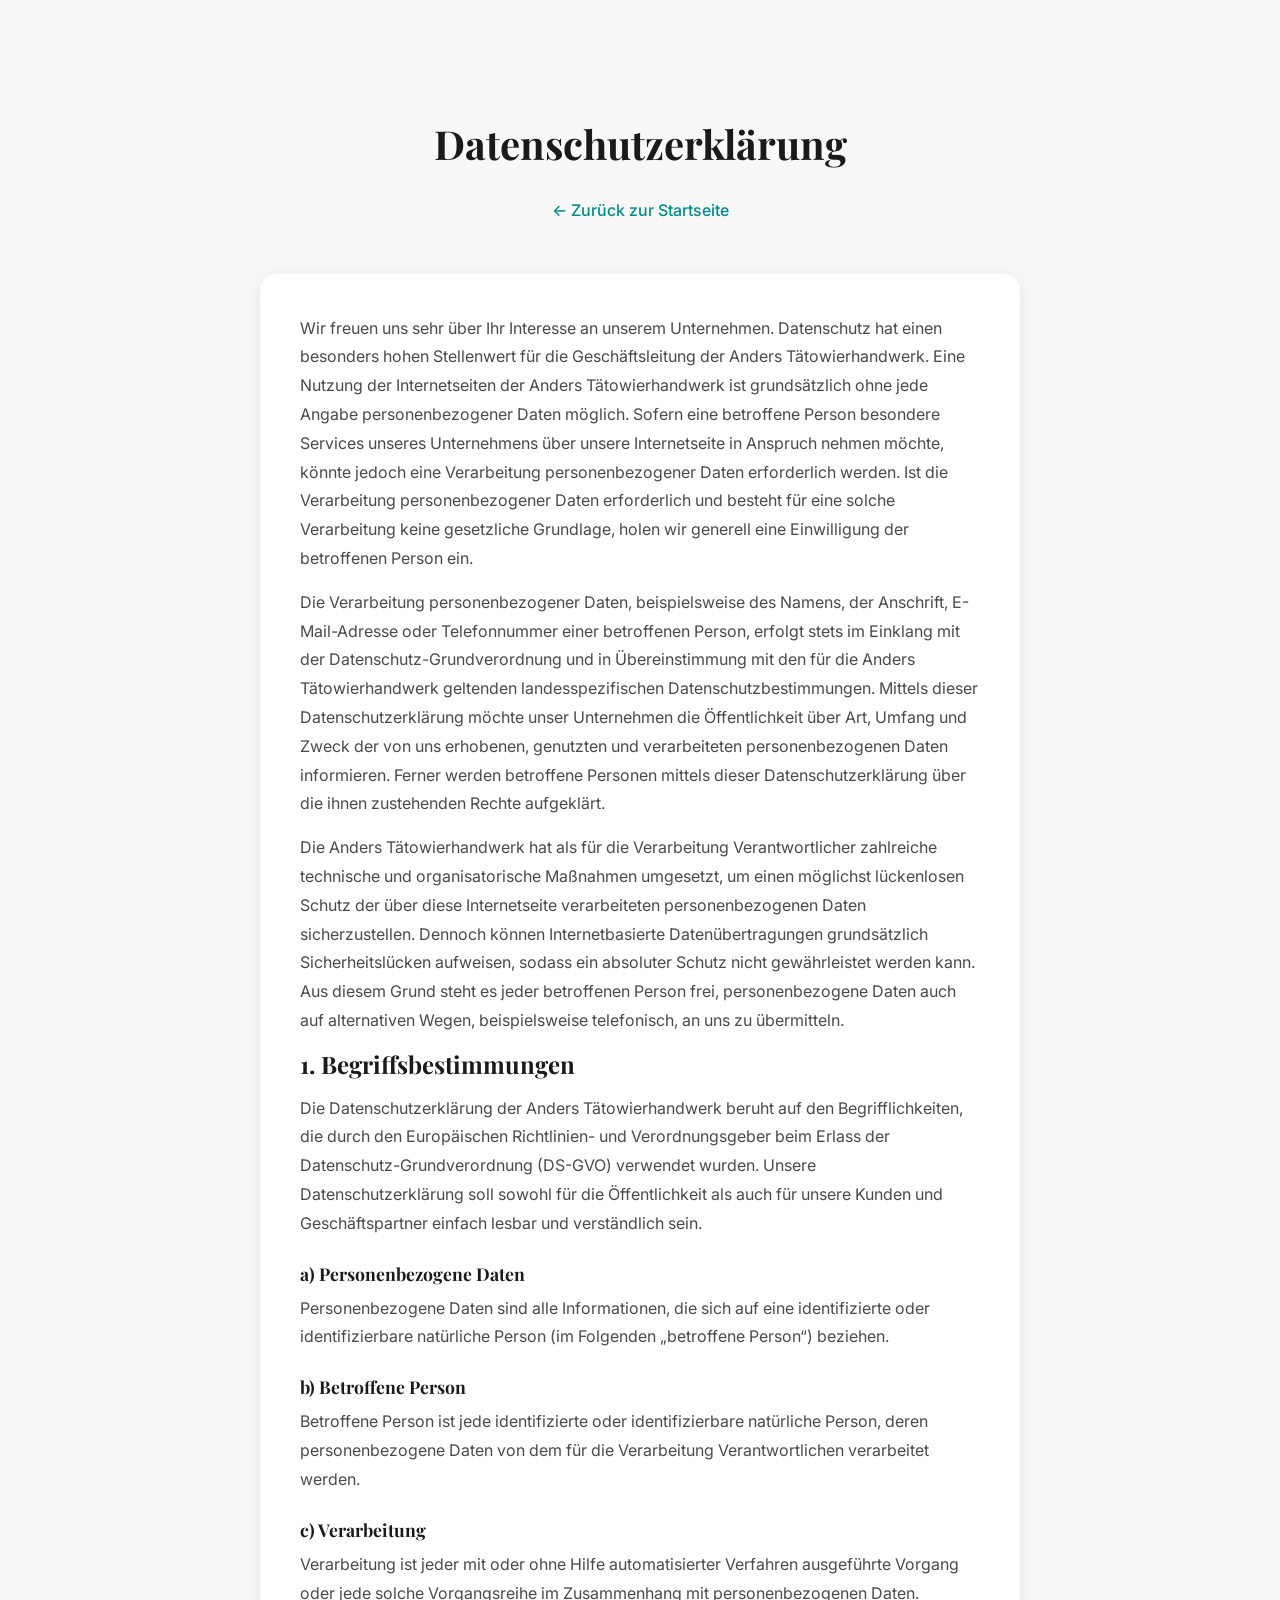
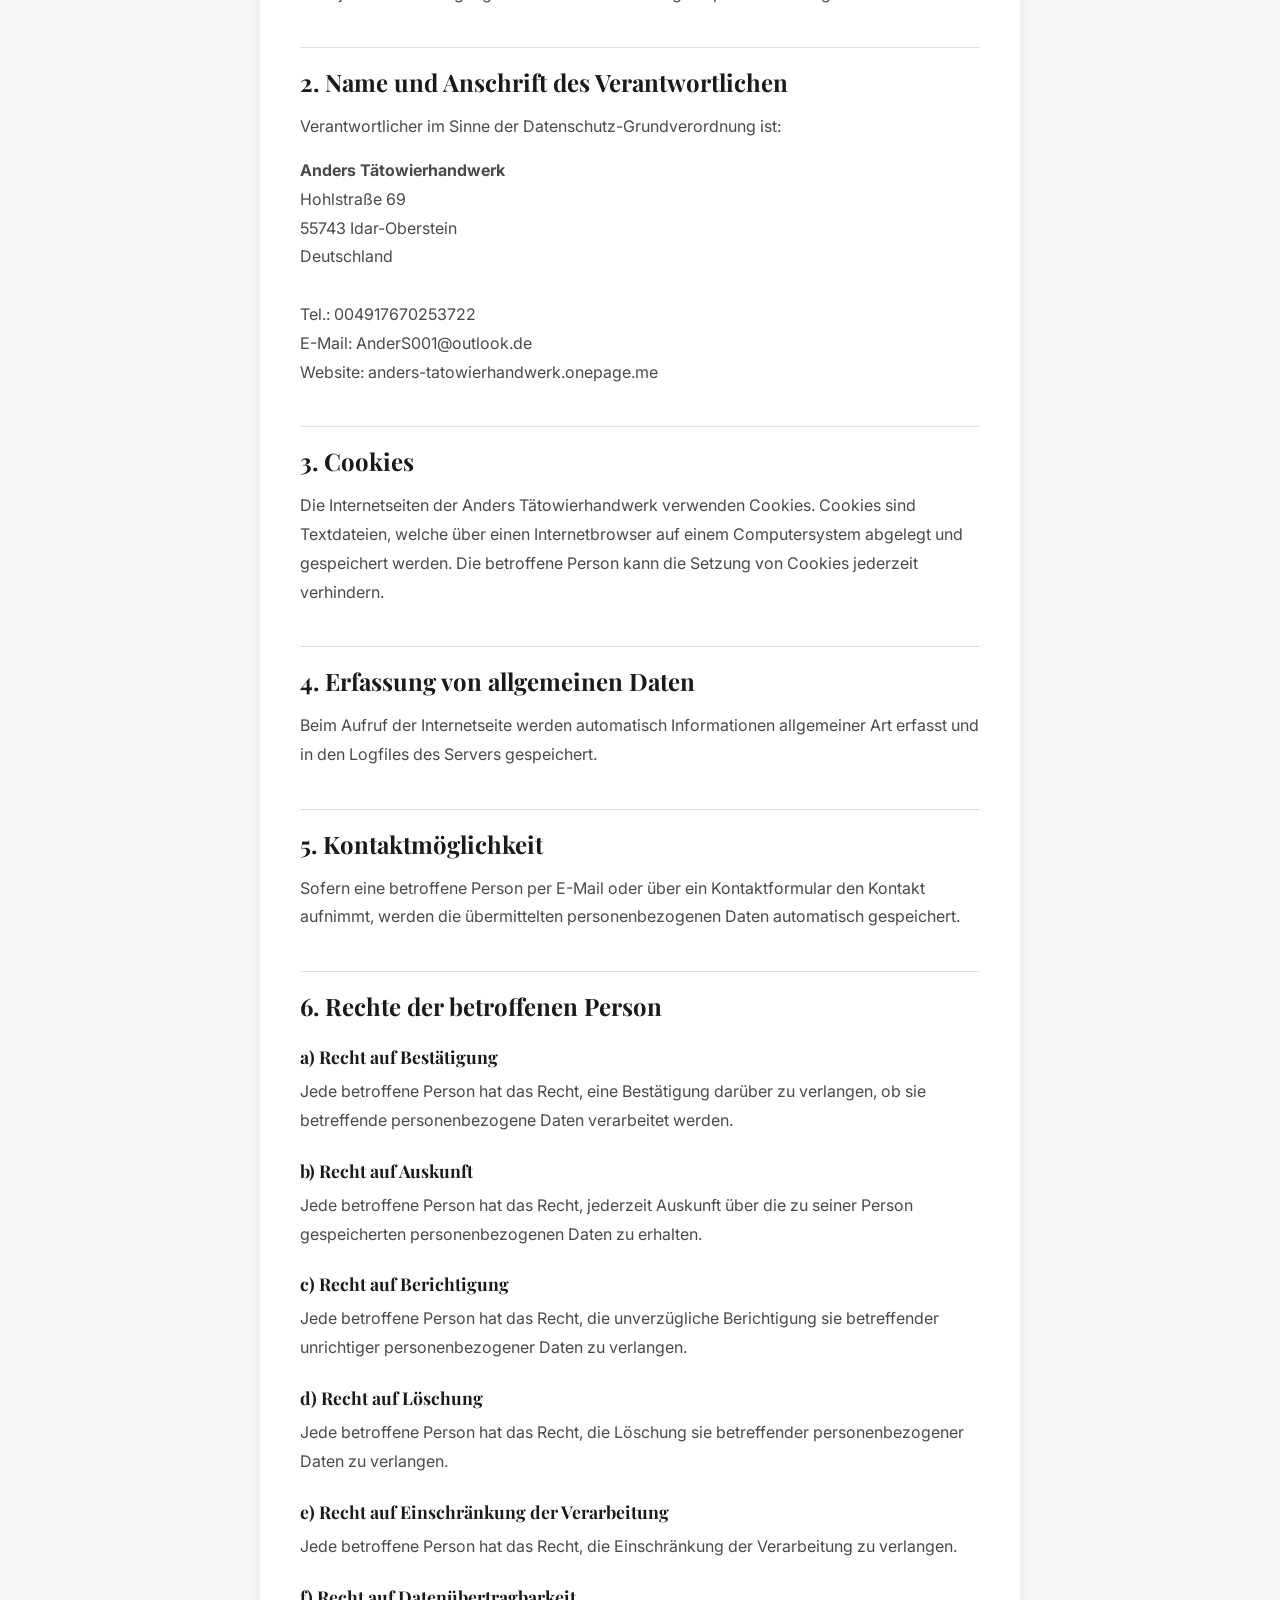
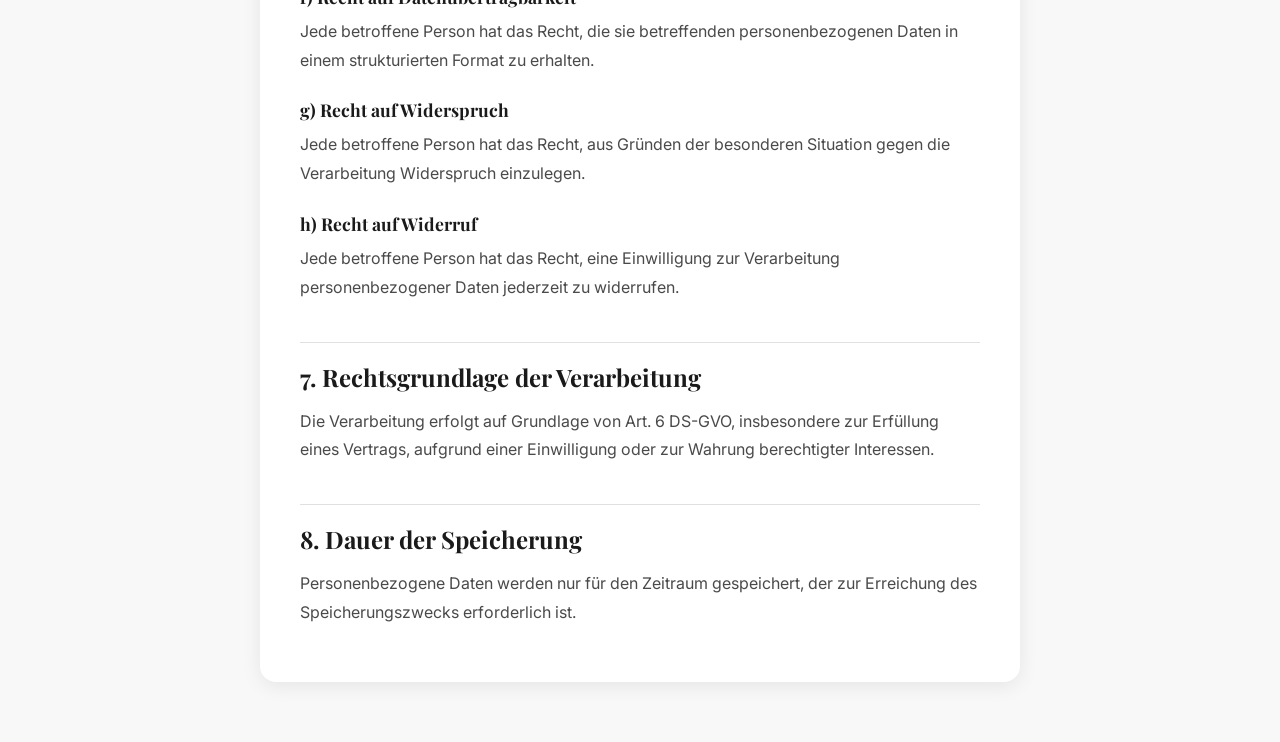
==== datenschutz.html @ ec530bf5 "Footer redesign mit zentriertem Logo + Datenschutz/Impressum Seiten" ====
<!DOCTYPE html>
<html lang="de">
<head>
    <meta charset="UTF-8">
    <meta name="viewport" content="width=device-width, initial-scale=1.0">
    <title>Datenschutz | Salondebong Tattoos</title>
    <link rel="stylesheet" href="style.css">
    <link href="https://fonts.googleapis.com/css2?family=Playfair+Display:wght@400;600;700&family=Inter:wght@400;500;600&family=Allura&display=swap" rel="stylesheet">
    <style>
        .legal-page {
            min-height: 100vh;
            padding: 120px 0 60px;
            background: var(--bg-light);
        }
        .legal-container {
            max-width: 800px;
            margin: 0 auto;
            padding: 0 20px;
        }
        .legal-header {
            text-align: center;
            margin-bottom: 50px;
        }
        .legal-header h1 {
            font-family: var(--font-display);
            font-size: 2.5rem;
            color: var(--primary);
            margin-bottom: 10px;
        }
        .legal-back {
            display: inline-flex;
            align-items: center;
            gap: 8px;
            color: var(--petrol);
            font-weight: 500;
            margin-top: 20px;
            transition: var(--transition);
        }
        .legal-back:hover {
            color: var(--petrol-dark);
        }
        .legal-content {
            background: white;
            padding: 40px;
            border-radius: var(--radius-lg);
            box-shadow: var(--shadow);
        }
        .legal-content h2 {
            font-family: var(--font-display);
            font-size: 1.5rem;
            color: var(--primary);
            margin: 40px 0 15px;
            padding-top: 20px;
            border-top: 1px solid var(--border);
        }
        .legal-content h2:first-of-type {
            margin-top: 0;
            padding-top: 0;
            border-top: none;
        }
        .legal-content h3 {
            font-size: 1.1rem;
            color: var(--text-dark);
            margin: 25px 0 10px;
        }
        .legal-content p {
            color: var(--text-medium);
            line-height: 1.8;
            margin-bottom: 15px;
        }
        .legal-content ul {
            margin: 15px 0 15px 25px;
            color: var(--text-medium);
        }
        .legal-content li {
            margin-bottom: 8px;
            line-height: 1.6;
        }
        .legal-content a {
            color: var(--petrol);
            word-break: break-all;
        }
        .legal-content a:hover {
            text-decoration: underline;
        }
        @media (max-width: 768px) {
            .legal-content {
                padding: 25px;
            }
            .legal-header h1 {
                font-size: 2rem;
            }
        }
    </style>
</head>
<body>
    <div class="legal-page">
        <div class="legal-container">
            <div class="legal-header">
                <h1>Datenschutzerklärung</h1>
                <a href="index.html" class="legal-back">← Zurück zur Startseite</a>
            </div>
            <div class="legal-content">
                <p>Wir freuen uns sehr über Ihr Interesse an unserem Unternehmen. Datenschutz hat einen besonders hohen Stellenwert für die Geschäftsleitung der Anders Tätowierhandwerk. Eine Nutzung der Internetseiten der Anders Tätowierhandwerk ist grundsätzlich ohne jede Angabe personenbezogener Daten möglich. Sofern eine betroffene Person besondere Services unseres Unternehmens über unsere Internetseite in Anspruch nehmen möchte, könnte jedoch eine Verarbeitung personenbezogener Daten erforderlich werden. Ist die Verarbeitung personenbezogener Daten erforderlich und besteht für eine solche Verarbeitung keine gesetzliche Grundlage, holen wir generell eine Einwilligung der betroffenen Person ein.</p>

                <p>Die Verarbeitung personenbezogener Daten, beispielsweise des Namens, der Anschrift, E-Mail-Adresse oder Telefonnummer einer betroffenen Person, erfolgt stets im Einklang mit der Datenschutz-Grundverordnung und in Übereinstimmung mit den für die Anders Tätowierhandwerk geltenden landesspezifischen Datenschutzbestimmungen. Mittels dieser Datenschutzerklärung möchte unser Unternehmen die Öffentlichkeit über Art, Umfang und Zweck der von uns erhobenen, genutzten und verarbeiteten personenbezogenen Daten informieren. Ferner werden betroffene Personen mittels dieser Datenschutzerklärung über die ihnen zustehenden Rechte aufgeklärt.</p>

                <p>Die Anders Tätowierhandwerk hat als für die Verarbeitung Verantwortlicher zahlreiche technische und organisatorische Maßnahmen umgesetzt, um einen möglichst lückenlosen Schutz der über diese Internetseite verarbeiteten personenbezogenen Daten sicherzustellen. Dennoch können Internetbasierte Datenübertragungen grundsätzlich Sicherheitslücken aufweisen, sodass ein absoluter Schutz nicht gewährleistet werden kann. Aus diesem Grund steht es jeder betroffenen Person frei, personenbezogene Daten auch auf alternativen Wegen, beispielsweise telefonisch, an uns zu übermitteln.</p>

                <h2>1. Begriffsbestimmungen</h2>
                <p>Die Datenschutzerklärung der Anders Tätowierhandwerk beruht auf den Begrifflichkeiten, die durch den Europäischen Richtlinien- und Verordnungsgeber beim Erlass der Datenschutz-Grundverordnung (DS-GVO) verwendet wurden. Unsere Datenschutzerklärung soll sowohl für die Öffentlichkeit als auch für unsere Kunden und Geschäftspartner einfach lesbar und verständlich sein.</p>

                <h3>a) Personenbezogene Daten</h3>
                <p>Personenbezogene Daten sind alle Informationen, die sich auf eine identifizierte oder identifizierbare natürliche Person (im Folgenden „betroffene Person“) beziehen.</p>

                <h3>b) Betroffene Person</h3>
                <p>Betroffene Person ist jede identifizierte oder identifizierbare natürliche Person, deren personenbezogene Daten von dem für die Verarbeitung Verantwortlichen verarbeitet werden.</p>

                <h3>c) Verarbeitung</h3>
                <p>Verarbeitung ist jeder mit oder ohne Hilfe automatisierter Verfahren ausgeführte Vorgang oder jede solche Vorgangsreihe im Zusammenhang mit personenbezogenen Daten.</p>

                <h2>2. Name und Anschrift des Verantwortlichen</h2>
                <p>Verantwortlicher im Sinne der Datenschutz-Grundverordnung ist:</p>
                <p>
                    <strong>Anders Tätowierhandwerk</strong><br>
                    Hohlstraße 69<br>
                    55743 Idar-Oberstein<br>
                    Deutschland<br><br>
                    Tel.: 004917670253722<br>
                    E-Mail: AnderS001@outlook.de<br>
                    Website: anders-tatowierhandwerk.onepage.me
                </p>

                <h2>3. Cookies</h2>
                <p>Die Internetseiten der Anders Tätowierhandwerk verwenden Cookies. Cookies sind Textdateien, welche über einen Internetbrowser auf einem Computersystem abgelegt und gespeichert werden. Die betroffene Person kann die Setzung von Cookies jederzeit verhindern.</p>

                <h2>4. Erfassung von allgemeinen Daten</h2>
                <p>Beim Aufruf der Internetseite werden automatisch Informationen allgemeiner Art erfasst und in den Logfiles des Servers gespeichert.</p>

                <h2>5. Kontaktmöglichkeit</h2>
                <p>Sofern eine betroffene Person per E-Mail oder über ein Kontaktformular den Kontakt aufnimmt, werden die übermittelten personenbezogenen Daten automatisch gespeichert.</p>

                <h2>6. Rechte der betroffenen Person</h2>
                <h3>a) Recht auf Bestätigung</h3>
                <p>Jede betroffene Person hat das Recht, eine Bestätigung darüber zu verlangen, ob sie betreffende personenbezogene Daten verarbeitet werden.</p>

                <h3>b) Recht auf Auskunft</h3>
                <p>Jede betroffene Person hat das Recht, jederzeit Auskunft über die zu seiner Person gespeicherten personenbezogenen Daten zu erhalten.</p>

                <h3>c) Recht auf Berichtigung</h3>
                <p>Jede betroffene Person hat das Recht, die unverzügliche Berichtigung sie betreffender unrichtiger personenbezogener Daten zu verlangen.</p>

                <h3>d) Recht auf Löschung</h3>
                <p>Jede betroffene Person hat das Recht, die Löschung sie betreffender personenbezogener Daten zu verlangen.</p>

                <h3>e) Recht auf Einschränkung der Verarbeitung</h3>
                <p>Jede betroffene Person hat das Recht, die Einschränkung der Verarbeitung zu verlangen.</p>

                <h3>f) Recht auf Datenübertragbarkeit</h3>
                <p>Jede betroffene Person hat das Recht, die sie betreffenden personenbezogenen Daten in einem strukturierten Format zu erhalten.</p>

                <h3>g) Recht auf Widerspruch</h3>
                <p>Jede betroffene Person hat das Recht, aus Gründen der besonderen Situation gegen die Verarbeitung Widerspruch einzulegen.</p>

                <h3>h) Recht auf Widerruf</h3>
                <p>Jede betroffene Person hat das Recht, eine Einwilligung zur Verarbeitung personenbezogener Daten jederzeit zu widerrufen.</p>

                <h2>7. Rechtsgrundlage der Verarbeitung</h2>
                <p>Die Verarbeitung erfolgt auf Grundlage von Art. 6 DS-GVO, insbesondere zur Erfüllung eines Vertrags, aufgrund einer Einwilligung oder zur Wahrung berechtigter Interessen.</p>

                <h2>8. Dauer der Speicherung</h2>
                <p>Personenbezogene Daten werden nur für den Zeitraum gespeichert, der zur Erreichung des Speicherungszwecks erforderlich ist.</p>
            </div>
        </div>
    </div>
</body>
</html>
---- style.css ----
/* ============================================
   SALONDEBONG TATTOOS - STYLES
   ============================================ */

:root {
    /* Colors - Elegant, minimal */
    --primary: #1a1a1a;
    --secondary: #2a2a2a;
    --accent: #b8860b; /* Dark gold */
    --accent-light: #d4a017;
    --petrol: #008B8B;
    --petrol-light: #20B2AA;
    --petrol-dark: #006666;
    --text-dark: #1a1a1a;
    --text-medium: #4a4a4a;
    --text-light: #8a8a8a;
    --bg-white: #ffffff;
    --bg-light: #f8f8f8;
    --bg-dark: #0a0a0a;
    --border: #e0e0e0;
    
    /* Typography */
    --font-display: 'Playfair Display', serif;
    --font-body: 'Inter', sans-serif;
    
    /* Spacing */
    --space-xs: 0.5rem;
    --space-sm: 1rem;
    --space-md: 2rem;
    --space-lg: 3rem;
    --space-xl: 5rem;
    
    /* Effects */
    --shadow: 0 4px 20px rgba(0,0,0,0.08);
    --shadow-lg: 0 10px 40px rgba(0,0,0,0.12);
    --radius: 8px;
    --radius-lg: 16px;
    
    /* Transitions */
    --transition: all 0.3s ease;
}

/* ============================================
   BASE
   ============================================ */

* {
    margin: 0;
    padding: 0;
    box-sizing: border-box;
}

html {
    scroll-behavior: smooth;
}

body {
    font-family: var(--font-body);
    color: var(--text-dark);
    background: var(--bg-white);
    line-height: 1.6;
}

.container {
    max-width: 1200px;
    margin: 0 auto;
    padding: 0 20px;
}

.section {
    padding: var(--space-xl) 0;
}

.section-title {
    font-family: var(--font-display);
    font-size: 2.5rem;
    font-weight: 600;
    margin-bottom: var(--space-sm);
    text-align: center;
}

.section-subtitle {
    text-align: center;
    color: var(--text-light);
    margin-bottom: var(--space-lg);
}

h1, h2, h3, h4 {
    font-family: var(--font-display);
    line-height: 1.2;
}

a {
    text-decoration: none;
    color: inherit;
}

img {
    max-width: 100%;
    height: auto;
}

/* ============================================
   BUTTONS
   ============================================ */

.btn {
    display: inline-block;
    padding: 14px 32px;
    border-radius: var(--radius);
    font-weight: 600;
    font-size: 1rem;
    transition: var(--transition);
    border: 2px solid transparent;
    cursor: pointer;
}

.btn-primary {
    background: var(--primary);
    color: white;
    border-color: var(--primary);
}

.btn-primary:hover {
    background: var(--accent);
    border-color: var(--accent);
    transform: translateY(-2px);
}

.btn-secondary {
    background: transparent;
    color: var(--primary);
    border-color: var(--primary);
}

.btn-secondary:hover {
    background: var(--primary);
    color: white;
}

.btn-full {
    width: 100%;
    text-align: center;
}

/* ============================================
   AKTION BANNER
   ============================================ */

.aktion-banner {
    background: linear-gradient(135deg, var(--petrol-dark) 0%, var(--petrol) 100%);
    color: white;
    padding: 12px 20px;
    position: sticky;
    top: 0;
    z-index: 1000;
    animation: slideDown 0.5s ease;
}

@keyframes slideDown {
    from { transform: translateY(-100%); }
    to { transform: translateY(0); }
}

.aktion-content {
    max-width: 1200px;
    margin: 0 auto;
    display: flex;
    align-items: center;
    justify-content: center;
    gap: 15px;
    flex-wrap: wrap;
}

.aktion-emoji {
    font-size: 1.5rem;
}

.aktion-text {
    font-size: 0.95rem;
}

.aktion-text strong {
    color: var(--accent-light);
}

.aktion-btn {
    background: white;
    color: var(--petrol-dark);
    padding: 6px 16px;
    border-radius: 20px;
    font-size: 0.85rem;
    font-weight: 600;
    transition: var(--transition);
}

.aktion-btn:hover {
    background: rgba(255,255,255,0.9);
}

.aktion-close {
    background: none;
    border: none;
    color: white;
    font-size: 1.5rem;
    cursor: pointer;
    padding: 0 10px;
    opacity: 0.6;
    transition: var(--transition);
}

.aktion-close:hover {
    opacity: 1;
}

/* ============================================
   NAVIGATION
   ============================================ */

.nav {
    background: var(--primary);
    position: sticky;
    top: 0;
    z-index: 100;
    box-shadow: var(--shadow);
}

.nav:has(~ .aktion-banner) {
    top: 50px;
}

.nav-container {
    max-width: 1200px;
    margin: 0 auto;
    padding: 20px;
    display: flex;
    justify-content: space-between;
    align-items: center;
}

.logo {
    display: flex;
    align-items: center;
}

.logo-img {
    height: 50px;
    width: auto;
    border-radius: 4px;
}

.nav-links {
    display: flex;
    gap: 30px;
    list-style: none;
}

.nav-links a {
    font-weight: 500;
    position: relative;
    transition: var(--transition);
    color: rgba(255, 255, 255, 0.9);
}

.nav-links a:hover {
    color: var(--accent-light);
}

.nav-links a::after {
    content: '';
    position: absolute;
    bottom: -5px;
    left: 0;
    width: 0;
    height: 2px;
    background: var(--accent-light);
    transition: var(--transition);
}

.nav-links a:hover::after {
    width: 100%;
}

.cta-nav {
    background: var(--petrol) !important;
    color: white !important;
    padding: 10px 24px;
    border-radius: var(--radius);
}

.cta-nav:hover {
    background: var(--petrol-light) !important;
    transform: translateY(-2px);
}

.cta-nav::after {
    display: none !important;
}

.nav-toggle {
    display: none;
    flex-direction: column;
    gap: 5px;
    background: none;
    border: none;
    cursor: pointer;
    padding: 10px;
}

.nav-toggle span {
    width: 25px;
    height: 2px;
    background: var(--primary);
    transition: var(--transition);
}

/* ============================================
   HERO
   ============================================ */

.hero {
    min-height: 80vh;
    display: flex;
    align-items: center;
    justify-content: center;
    text-align: center;
    position: relative;
    background: linear-gradient(135deg, var(--petrol-dark) 0%, var(--petrol) 50%, var(--petrol-light) 100%);
    overflow: hidden;
}

.hero-bg {
    position: absolute;
    inset: 0;
    background-image: 
        radial-gradient(circle at 20% 80%, rgba(255, 255, 255, 0.05) 0%, transparent 50%),
        radial-gradient(circle at 80% 20%, rgba(255, 255, 255, 0.08) 0%, transparent 50%);
}

.hero-ring {
    position: absolute;
    top: 50%;
    left: 50%;
    transform: translate(-50%, -50%);
    width: 600px;
    height: 600px;
    opacity: 0.8;
    animation: ringFloat 8s ease-in-out infinite;
    pointer-events: none;
}

@keyframes ringFloat {
    0%, 100% { transform: translate(-50%, -50%) rotate(0deg); }
    50% { transform: translate(-50%, -50%) rotate(3deg) scale(1.01); }
}

.hero .container {
    position: relative;
    z-index: 1;
}

.hero h1, .hero .brand-name {
    font-family: 'Allura', cursive;
    font-size: 5.5rem;
    margin-bottom: 0;
    color: var(--petrol-light);
    letter-spacing: 2px;
    text-shadow: 2px 2px 4px rgba(0,0,0,0.3);
}

.hero .hero-subtitle {
    font-family: var(--font-display);
    font-size: 1.5rem;
    color: rgba(255, 255, 255, 0.9);
    margin-bottom: 10px;
    letter-spacing: 8px;
    text-transform: uppercase;
}

.hero-tagline {
    font-size: 1.1rem;
    color: rgba(255, 255, 255, 0.8);
    margin-bottom: 30px;
    letter-spacing: 2px;
}

.hero-locations {
    display: flex;
    gap: 30px;
    justify-content: center;
    margin-bottom: 40px;
    color: rgba(255, 255, 255, 0.9);
}

.hero .btn {
    font-size: 1.1rem;
    padding: 16px 40px;
    background: var(--petrol);
    color: white;
    border-color: var(--petrol);
}

.hero .btn:hover {
    background: white;
    color: var(--petrol-dark);
    border-color: white;
}

/* ============================================
   AKTION SECTION
   ============================================ */

.aktion-section {
    background: var(--primary);
}

.aktion-card {
    background: var(--secondary);
    border-radius: var(--radius-lg);
    overflow: hidden;
    box-shadow: var(--shadow-lg);
    max-width: 800px;
    margin: 0 auto;
}

.aktion-header {
    background: linear-gradient(135deg, var(--petrol-dark) 0%, var(--petrol) 100%);
    color: white;
    padding: 30px;
    display: flex;
    align-items: center;
    gap: 20px;
}

.aktion-icon {
    font-size: 3rem;
}

.aktion-header h2 {
    margin: 0;
    font-size: 1.75rem;
}

.aktion-date {
    display: block;
    color: var(--accent-light);
    font-size: 1rem;
    margin-top: 5px;
}

.aktion-body {
    padding: 40px;
    color: rgba(255,255,255,0.9);
}

.aktion-body h3 {
    font-size: 1.5rem;
    margin-bottom: 15px;
    color: var(--petrol-light);
}

.aktion-intro {
    font-size: 1.1rem;
    color: rgba(255,255,255,0.8);
    margin-bottom: 30px;
}

.aktion-details {
    display: flex;
    flex-direction: column;
    gap: 20px;
    margin-bottom: 30px;
}

.aktion-detail {
    display: flex;
    gap: 15px;
    align-items: flex-start;
}

.detail-icon {
    font-size: 1.5rem;
    width: 40px;
    text-align: center;
}

.aktion-detail strong {
    display: block;
    margin-bottom: 5px;
}

.aktion-detail p {
    color: rgba(255,255,255,0.7);
    margin: 0;
}

.aktion-cta {
    background: rgba(255,255,255,0.05);
    padding: 25px;
    border-radius: var(--radius);
    text-align: center;
    margin-bottom: 30px;
}

.aktion-buttons {
    display: flex;
    gap: 15px;
    justify-content: center;
    margin-top: 15px;
    flex-wrap: wrap;
}

.aktion-buttons .btn-secondary {
    background: transparent;
    color: white;
    border-color: white;
}

.aktion-buttons .btn-secondary:hover {
    background: white;
    color: var(--primary);
}

.aktion-buttons .btn-primary {
    background: var(--petrol);
    border-color: var(--petrol);
}

.aktion-buttons .btn-primary:hover {
    background: var(--petrol-light);
    border-color: var(--petrol-light);
}

.weisser-ring {
    border-left: 3px solid var(--petrol-light);
    padding-left: 20px;
}

.weisser-ring h4 {
    margin-bottom: 10px;
    color: white;
}

.weisser-ring p {
    color: rgba(255,255,255,0.7);
    margin-bottom: 10px;
}

.link-external {
    color: var(--petrol-light);
    font-weight: 600;
    transition: var(--transition);
}

.link-external:hover {
    color: white;
}

/* ============================================
   ABOUT SECTION
   ============================================ */

.about-section {
    background: linear-gradient(135deg, var(--petrol-dark) 0%, var(--petrol) 100%);
    color: white;
}

.about-section .section-title {
    color: white;
}

.about-content {
    display: grid;
    grid-template-columns: 1fr 1fr;
    gap: 50px;
    align-items: start;
}

.about-intro {
    font-size: 1.25rem;
    margin-bottom: 20px;
}

.about-text p {
    color: rgba(255,255,255,0.85);
    margin-bottom: 15px;
}

.about-values {
    display: flex;
    flex-wrap: wrap;
    gap: 10px;
    margin-top: 25px;
}

.value-tag {
    background: rgba(255,255,255,0.15);
    color: white;
    padding: 8px 16px;
    border-radius: 20px;
    font-size: 0.85rem;
    font-weight: 500;
}

.about-locations {
    display: flex;
    gap: 15px;
    margin-top: 20px;
}

.location-tag {
    color: rgba(255,255,255,0.9);
    font-size: 0.95rem;
}

.about-image {
    display: flex;
    align-items: center;
    justify-content: center;
}

.about-img {
    max-width: 100%;
    max-height: 500px;
    border-radius: var(--radius-lg);
    box-shadow: 0 20px 60px rgba(0,0,0,0.3);
}

/* ============================================
   GALLERY SECTION
   ============================================ */

.gallery-section {
    background: var(--primary);
    color: white;
}

.gallery-section .section-title {
    color: white;
}

.gallery-section .section-subtitle {
    color: rgba(255,255,255,0.6);
}

.gallery-grid {
    display: grid;
    grid-template-columns: repeat(3, 1fr);
    gap: 20px;
}

.gallery-item {
    aspect-ratio: 1;
    border-radius: var(--radius);
    overflow: hidden;
    cursor: pointer;
    transition: var(--transition);
}

.gallery-item img {
    width: 100%;
    height: 100%;
    object-fit: cover;
    transition: var(--transition);
}

.gallery-item:hover {
    transform: scale(1.02);
    box-shadow: var(--shadow-lg);
}

.gallery-item:hover img {
    transform: scale(1.05);
}

.gallery-placeholder {
    width: 100%;
    height: 100%;
    background: linear-gradient(135deg, var(--bg-light) 0%, var(--border) 100%);
    display: flex;
    align-items: center;
    justify-content: center;
    color: var(--text-light);
    font-weight: 500;
}

.gallery-note {
    text-align: center;
    margin-top: 30px;
}

.gallery-note a {
    color: var(--petrol-light);
    font-weight: 600;
}

.gallery-note a:hover {
    color: white;
}

/* ============================================
   CONTACT SECTION
   ============================================ */

.contact-section {
    background: linear-gradient(135deg, var(--petrol) 0%, var(--petrol-light) 100%);
    color: white;
}

.contact-section .section-title {
    color: white;
}

.contact-content {
    display: grid;
    grid-template-columns: 1fr 1.5fr;
    gap: 50px;
}

.contact-info h3 {
    margin-bottom: 10px;
    font-size: 1.5rem;
    color: white;
}

.contact-info > p {
    color: rgba(255,255,255,0.8);
    margin-bottom: 30px;
}

.contact-methods {
    display: flex;
    flex-direction: column;
    gap: 15px;
}

.contact-method {
    display: flex;
    align-items: center;
    gap: 15px;
    background: rgba(255,255,255,0.1);
    padding: 20px;
    border-radius: var(--radius);
    transition: var(--transition);
    border: 2px solid transparent;
    color: white;
}

.contact-method:hover {
    border-color: white;
    transform: translateX(5px);
    background: rgba(255,255,255,0.15);
}

.method-icon {
    font-size: 2rem;
    width: 50px;
    text-align: center;
}

.contact-method strong {
    display: block;
    margin-bottom: 3px;
    color: white;
}

.contact-method span:last-child {
    color: rgba(255,255,255,0.7);
    font-size: 0.9rem;
}

.contact-form-wrapper {
    background: white;
    padding: 40px;
    border-radius: var(--radius-lg);
    box-shadow: var(--shadow);
    color: var(--text-dark);
}

.form-group {
    margin-bottom: 20px;
}

.form-group label {
    display: block;
    margin-bottom: 8px;
    font-weight: 500;
    color: var(--text-dark);
}

.form-group input,
.form-group select,
.form-group textarea {
    width: 100%;
    padding: 14px 18px;
    border: 2px solid var(--border);
    border-radius: var(--radius);
    font-family: var(--font-body);
    font-size: 1rem;
    transition: var(--transition);
    background: white;
    color: var(--text-dark);
}

.form-group input:focus,
.form-group select:focus,
.form-group textarea:focus {
    outline: none;
    border-color: var(--petrol);
}

.form-group textarea {
    resize: vertical;
    min-height: 120px;
}

.form-note {
    text-align: center;
    margin-top: 20px;
    color: var(--text-light);
    font-size: 0.9rem;
}

/* ============================================
   FOOTER
   ============================================ */

.footer {
    background: var(--primary);
    color: white;
    padding: 60px 0 30px;
}

.footer-content {
    display: flex;
    flex-direction: column;
    align-items: center;
    text-align: center;
    margin-bottom: 40px;
}

.footer-brand {
    margin-bottom: 30px;
}

.footer-brand .footer-logo {
    height: 80px;
    width: auto;
    border-radius: 8px;
    margin-bottom: 15px;
    box-shadow: 0 4px 15px rgba(0,0,0,0.3);
}

.footer-brand p {
    color: rgba(255,255,255,0.9);
    font-size: 1.2rem;
    font-weight: 600;
    margin-bottom: 5px;
}

.footer-subtitle {
    color: rgba(255,255,255,0.6) !important;
    font-size: 0.95rem !important;
    font-weight: 400 !important;
    line-height: 1.6;
}

.footer-legal {
    display: flex;
    gap: 30px;
    margin-top: 20px;
}

.footer-legal a {
    color: rgba(255,255,255,0.7);
    font-size: 0.95rem;
    transition: var(--transition);
    padding: 8px 20px;
    border: 1px solid rgba(255,255,255,0.2);
    border-radius: var(--radius);
}

.footer-legal a:hover {
    color: white;
    border-color: var(--petrol-light);
    background: rgba(0, 139, 139, 0.2);
}

.footer-bottom {
    border-top: 1px solid rgba(255,255,255,0.1);
    padding-top: 30px;
    text-align: center;
    color: rgba(255,255,255,0.5);
    font-size: 0.9rem;
}

/* ============================================
   RESPONSIVE
   ============================================ */

@media (max-width: 968px) {
    .about-content,
    .contact-content {
        grid-template-columns: 1fr;
    }
    
    .gallery-grid {
        grid-template-columns: repeat(2, 1fr);
    }
    
    .footer-content {
        grid-template-columns: 1fr;
        text-align: center;
    }
}

@media (max-width: 768px) {
    .nav-links {
        display: none;
        position: absolute;
        top: 100%;
        left: 0;
        right: 0;
        background: var(--primary);
        flex-direction: column;
        padding: 20px;
        box-shadow: var(--shadow);
        gap: 0;
    }
    
    .nav-links.active {
        display: flex;
    }
    
    .nav-links li {
        padding: 15px 0;
        border-bottom: 1px solid rgba(255,255,255,0.1);
    }
    
    .nav-links li:last-child {
        border-bottom: none;
    }
    
    .nav-toggle {
        display: flex;
    }
    
    .nav-toggle span {
        background: white;
    }
    
    .hero h1, .hero .brand-name {
        font-size: 3rem;
    }
    
    .hero .hero-subtitle {
        font-size: 1.1rem;
        letter-spacing: 4px;
    }
    
    .hero-ring {
        width: 350px;
        height: 350px;
    }
    
    .hero-locations {
        flex-direction: column;
        gap: 10px;
    }
    
    .section-title {
        font-size: 2rem;
    }
    
    .aktion-banner .aktion-text {
        display: none;
    }
    
    .aktion-content {
        justify-content: center;
    }
    
    .gallery-grid {
        grid-template-columns: 1fr;
    }
    
    .contact-form-wrapper {
        padding: 25px;
    }
    
    .aktion-buttons {
        flex-direction: column;
    }
}
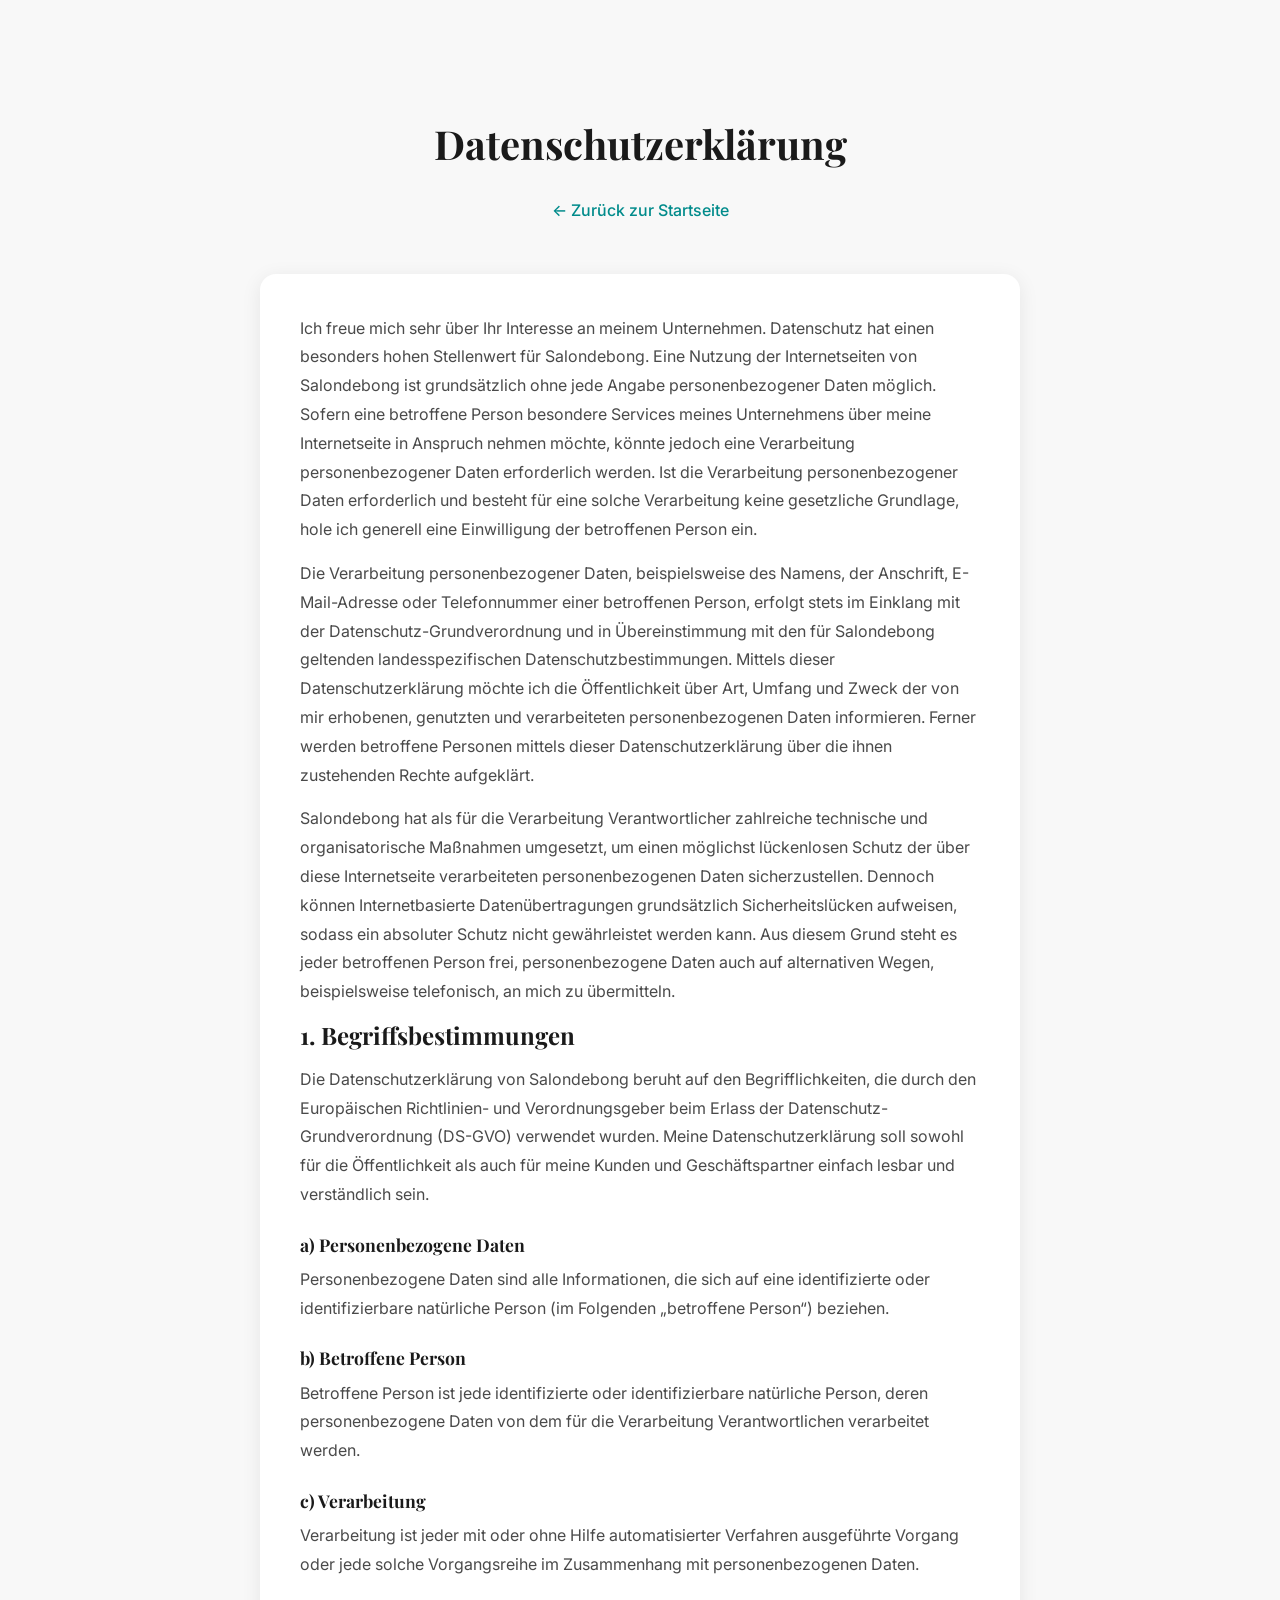
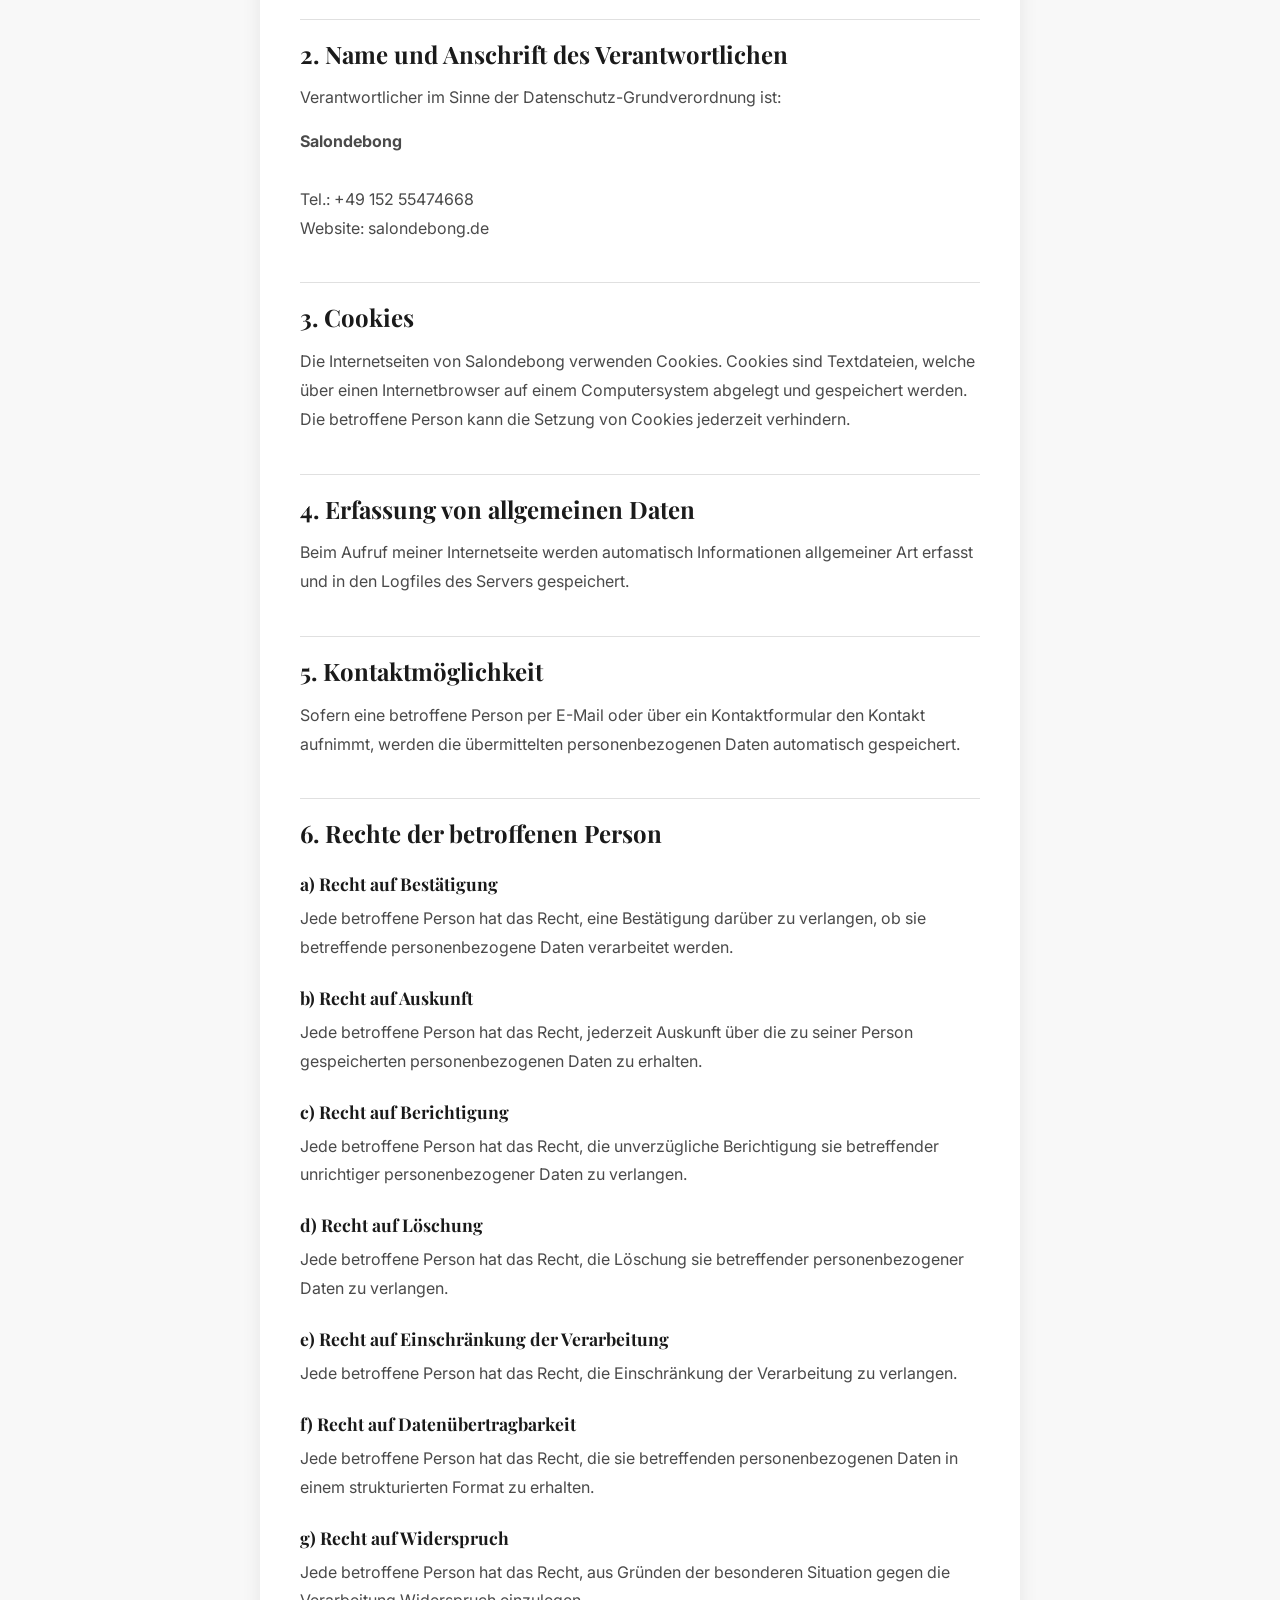
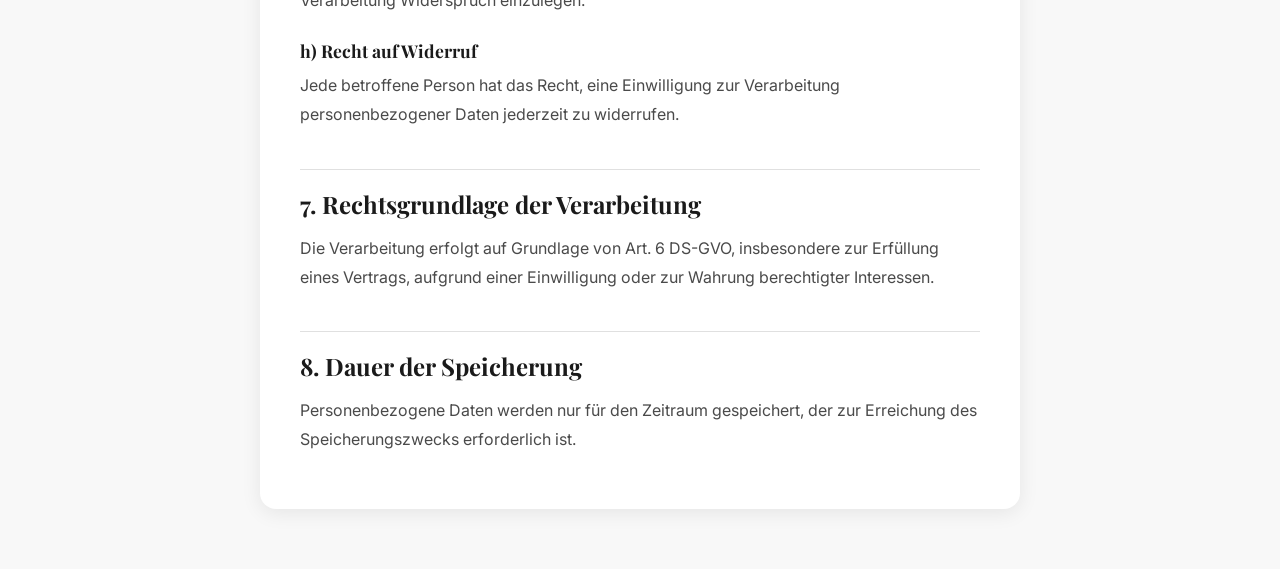
==== commit 939f4915: "Datenschutz & Impressum aktualisiert (Salondebong, Tobias Henrich)" ====
--- a/datenschutz.html
+++ b/datenschutz.html
@@ -101,14 +101,14 @@
                 <a href="index.html" class="legal-back">← Zurück zur Startseite</a>
             </div>
             <div class="legal-content">
-                <p>Wir freuen uns sehr über Ihr Interesse an unserem Unternehmen. Datenschutz hat einen besonders hohen Stellenwert für die Geschäftsleitung der Anders Tätowierhandwerk. Eine Nutzung der Internetseiten der Anders Tätowierhandwerk ist grundsätzlich ohne jede Angabe personenbezogener Daten möglich. Sofern eine betroffene Person besondere Services unseres Unternehmens über unsere Internetseite in Anspruch nehmen möchte, könnte jedoch eine Verarbeitung personenbezogener Daten erforderlich werden. Ist die Verarbeitung personenbezogener Daten erforderlich und besteht für eine solche Verarbeitung keine gesetzliche Grundlage, holen wir generell eine Einwilligung der betroffenen Person ein.</p>
+                <p>Ich freue mich sehr über Ihr Interesse an meinem Unternehmen. Datenschutz hat einen besonders hohen Stellenwert für Salondebong. Eine Nutzung der Internetseiten von Salondebong ist grundsätzlich ohne jede Angabe personenbezogener Daten möglich. Sofern eine betroffene Person besondere Services meines Unternehmens über meine Internetseite in Anspruch nehmen möchte, könnte jedoch eine Verarbeitung personenbezogener Daten erforderlich werden. Ist die Verarbeitung personenbezogener Daten erforderlich und besteht für eine solche Verarbeitung keine gesetzliche Grundlage, hole ich generell eine Einwilligung der betroffenen Person ein.</p>
 
-                <p>Die Verarbeitung personenbezogener Daten, beispielsweise des Namens, der Anschrift, E-Mail-Adresse oder Telefonnummer einer betroffenen Person, erfolgt stets im Einklang mit der Datenschutz-Grundverordnung und in Übereinstimmung mit den für die Anders Tätowierhandwerk geltenden landesspezifischen Datenschutzbestimmungen. Mittels dieser Datenschutzerklärung möchte unser Unternehmen die Öffentlichkeit über Art, Umfang und Zweck der von uns erhobenen, genutzten und verarbeiteten personenbezogenen Daten informieren. Ferner werden betroffene Personen mittels dieser Datenschutzerklärung über die ihnen zustehenden Rechte aufgeklärt.</p>
+                <p>Die Verarbeitung personenbezogener Daten, beispielsweise des Namens, der Anschrift, E-Mail-Adresse oder Telefonnummer einer betroffenen Person, erfolgt stets im Einklang mit der Datenschutz-Grundverordnung und in Übereinstimmung mit den für Salondebong geltenden landesspezifischen Datenschutzbestimmungen. Mittels dieser Datenschutzerklärung möchte ich die Öffentlichkeit über Art, Umfang und Zweck der von mir erhobenen, genutzten und verarbeiteten personenbezogenen Daten informieren. Ferner werden betroffene Personen mittels dieser Datenschutzerklärung über die ihnen zustehenden Rechte aufgeklärt.</p>
 
-                <p>Die Anders Tätowierhandwerk hat als für die Verarbeitung Verantwortlicher zahlreiche technische und organisatorische Maßnahmen umgesetzt, um einen möglichst lückenlosen Schutz der über diese Internetseite verarbeiteten personenbezogenen Daten sicherzustellen. Dennoch können Internetbasierte Datenübertragungen grundsätzlich Sicherheitslücken aufweisen, sodass ein absoluter Schutz nicht gewährleistet werden kann. Aus diesem Grund steht es jeder betroffenen Person frei, personenbezogene Daten auch auf alternativen Wegen, beispielsweise telefonisch, an uns zu übermitteln.</p>
+                <p>Salondebong hat als für die Verarbeitung Verantwortlicher zahlreiche technische und organisatorische Maßnahmen umgesetzt, um einen möglichst lückenlosen Schutz der über diese Internetseite verarbeiteten personenbezogenen Daten sicherzustellen. Dennoch können Internetbasierte Datenübertragungen grundsätzlich Sicherheitslücken aufweisen, sodass ein absoluter Schutz nicht gewährleistet werden kann. Aus diesem Grund steht es jeder betroffenen Person frei, personenbezogene Daten auch auf alternativen Wegen, beispielsweise telefonisch, an mich zu übermitteln.</p>
 
                 <h2>1. Begriffsbestimmungen</h2>
-                <p>Die Datenschutzerklärung der Anders Tätowierhandwerk beruht auf den Begrifflichkeiten, die durch den Europäischen Richtlinien- und Verordnungsgeber beim Erlass der Datenschutz-Grundverordnung (DS-GVO) verwendet wurden. Unsere Datenschutzerklärung soll sowohl für die Öffentlichkeit als auch für unsere Kunden und Geschäftspartner einfach lesbar und verständlich sein.</p>
+                <p>Die Datenschutzerklärung von Salondebong beruht auf den Begrifflichkeiten, die durch den Europäischen Richtlinien- und Verordnungsgeber beim Erlass der Datenschutz-Grundverordnung (DS-GVO) verwendet wurden. Meine Datenschutzerklärung soll sowohl für die Öffentlichkeit als auch für meine Kunden und Geschäftspartner einfach lesbar und verständlich sein.</p>
 
                 <h3>a) Personenbezogene Daten</h3>
                 <p>Personenbezogene Daten sind alle Informationen, die sich auf eine identifizierte oder identifizierbare natürliche Person (im Folgenden „betroffene Person“) beziehen.</p>
@@ -122,20 +122,16 @@
                 <h2>2. Name und Anschrift des Verantwortlichen</h2>
                 <p>Verantwortlicher im Sinne der Datenschutz-Grundverordnung ist:</p>
                 <p>
-                    <strong>Anders Tätowierhandwerk</strong><br>
-                    Hohlstraße 69<br>
-                    55743 Idar-Oberstein<br>
-                    Deutschland<br><br>
-                    Tel.: 004917670253722<br>
-                    E-Mail: AnderS001@outlook.de<br>
-                    Website: anders-tatowierhandwerk.onepage.me
+                    <strong>Salondebong</strong><br><br>
+                    Tel.: +49 152 55474668<br>
+                    Website: salondebong.de
                 </p>
 
                 <h2>3. Cookies</h2>
-                <p>Die Internetseiten der Anders Tätowierhandwerk verwenden Cookies. Cookies sind Textdateien, welche über einen Internetbrowser auf einem Computersystem abgelegt und gespeichert werden. Die betroffene Person kann die Setzung von Cookies jederzeit verhindern.</p>
+                <p>Die Internetseiten von Salondebong verwenden Cookies. Cookies sind Textdateien, welche über einen Internetbrowser auf einem Computersystem abgelegt und gespeichert werden. Die betroffene Person kann die Setzung von Cookies jederzeit verhindern.</p>
 
                 <h2>4. Erfassung von allgemeinen Daten</h2>
-                <p>Beim Aufruf der Internetseite werden automatisch Informationen allgemeiner Art erfasst und in den Logfiles des Servers gespeichert.</p>
+                <p>Beim Aufruf meiner Internetseite werden automatisch Informationen allgemeiner Art erfasst und in den Logfiles des Servers gespeichert.</p>
 
                 <h2>5. Kontaktmöglichkeit</h2>
                 <p>Sofern eine betroffene Person per E-Mail oder über ein Kontaktformular den Kontakt aufnimmt, werden die übermittelten personenbezogenen Daten automatisch gespeichert.</p>
